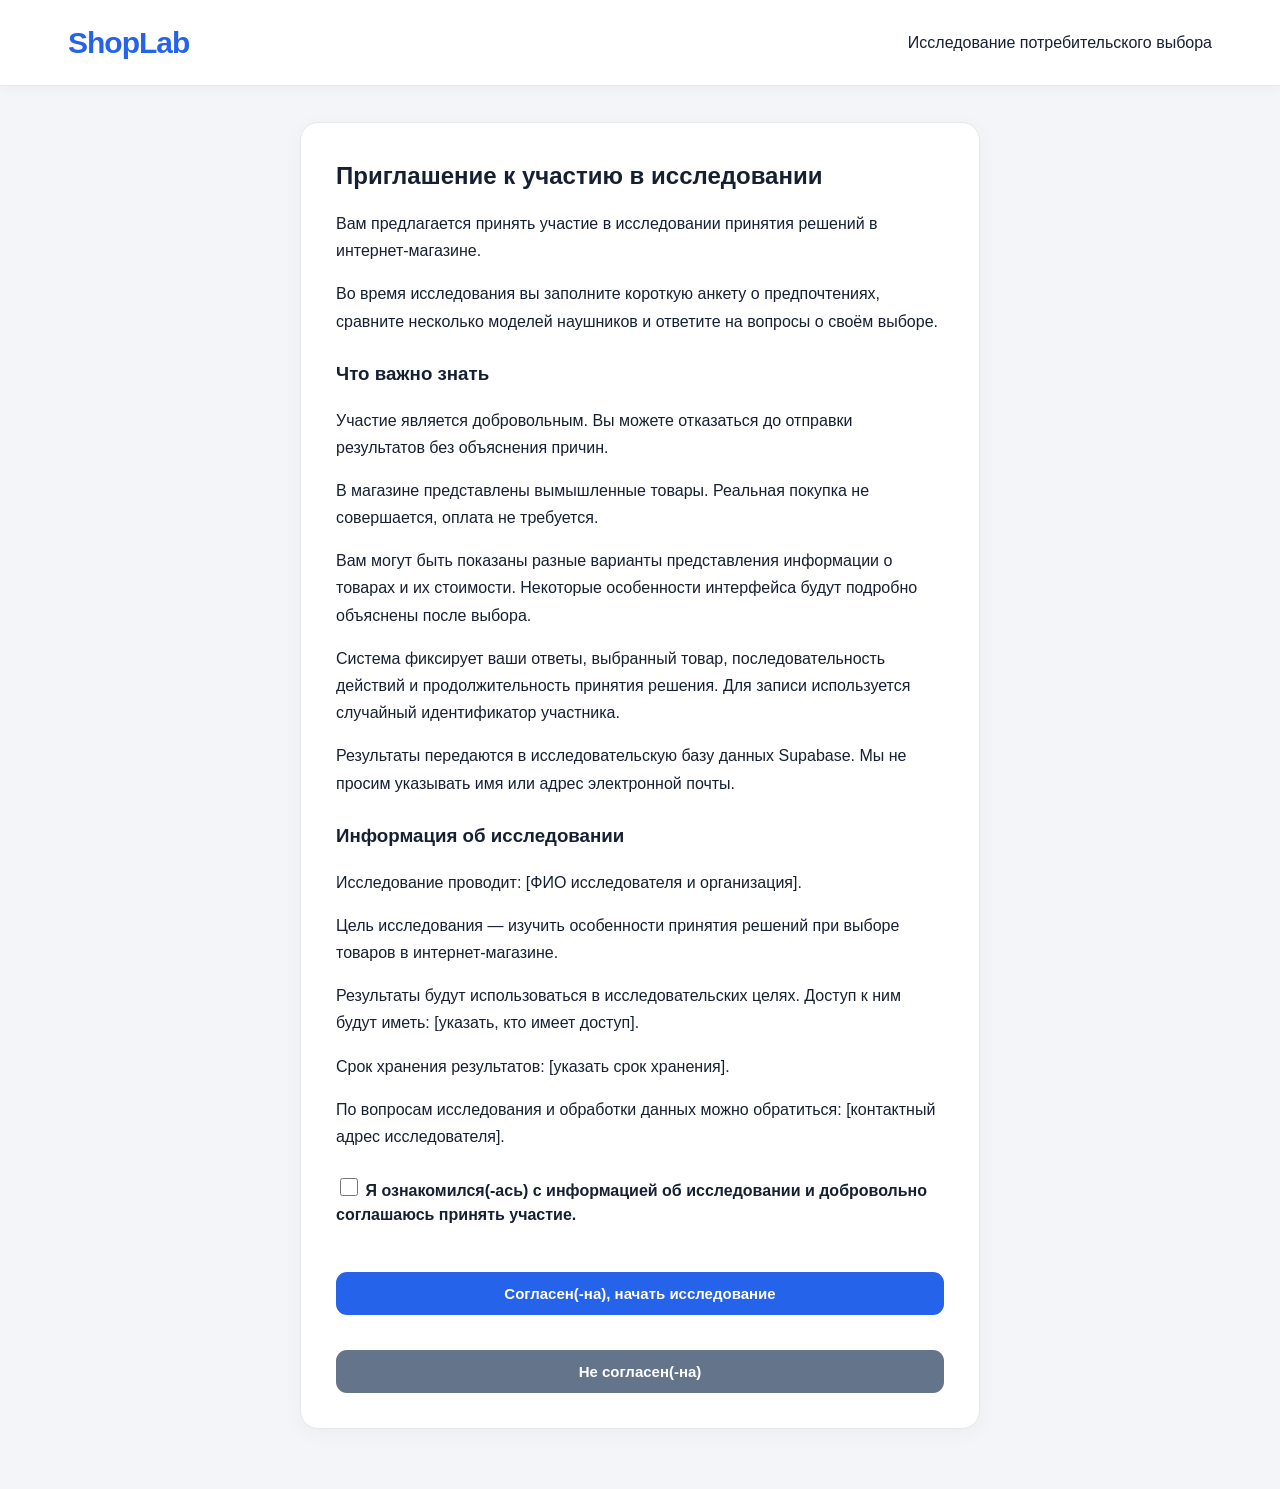
==== cart.html @ d0efd75c "Add files via upload" ====
<!DOCTYPE html>
<html lang="ru">
<head>
    <meta charset="UTF-8">
    <meta name="viewport"
          content="width=device-width, initial-scale=1.0">

    <title>ShopLab — Корзина</title>

    <link rel="stylesheet" href="style.css">

    <script src="tracking.js" defer></script>
    <script src="cart.js" defer></script>
</head>

<body>
<header class="header">
    <div class="header-inner">
        <h1>ShopLab</h1>
        <span>Экспериментальный магазин</span>
    </div>
</header>

<main class="container">
    <section class="questionnaire">
        <h2>Ваша корзина</h2>

        <p class="subtitle">
            Проверьте выбранный товар.
            Это имитация покупки — оплата не требуется.
        </p>

        <div id="cart-product"></div>

        <div id="cart-price-details"
             class="price-details"></div>

        <div class="cart-actions">
            <button id="confirm-cart"
                    type="button">
                Подтвердить выбор
            </button>

            <button id="change-product"
                    type="button"
                    class="secondary-button">
                Вернуться к товарам
            </button>

            <button id="remove-product"
                    type="button"
                    class="secondary-button">
                Удалить выбранный товар из корзины
            </button>
        </div>

        <p id="cart-message" class="hidden"></p>
    </section>
</main>
</body>
</html>
---- style.css ----
* {
    box-sizing: border-box;
}

body {
    margin: 0;
    font-family: Arial, sans-serif;
    background: #f5f6f8;
    color: #222;
}

.header {
    background: white;
    border-bottom: 1px solid #e5e7eb;
}

.header-inner {
    max-width: 1100px;
    margin: auto;
    padding: 18px 24px;
    display: flex;
    align-items: center;
    justify-content: space-between;
}

.header h1 {
    margin: 0;
    color: #2563eb;
}

.cart {
    font-size: 15px;
}

.container {
    max-width: 1100px;
    margin: 45px auto;
    padding: 0 24px;
}

.container h2 {
    margin-bottom: 8px;
}

.subtitle {
    color: #64748b;
    margin-bottom: 30px;
}

.products {
    display: grid;
    grid-template-columns: repeat(3, 1fr);
    gap: 22px;
}

.product-card {
    background: white;
    padding: 22px;
    border-radius: 12px;
    border: 1px solid #e5e7eb;
    display: flex;
    flex-direction: column;
}

.product-image {
    background: #f1f5f9;
    border-radius: 10px;
    height: 170px;
    display: flex;
    align-items: center;
    justify-content: center;
    font-size: 70px;
}

.product-card h3 {
    margin-bottom: 5px;
}

.product-card p {
    color: #64748b;
}

.product-card ul {
    padding-left: 18px;
    line-height: 1.9;
    font-size: 14px;
    flex-grow: 1;
}

.price {
    font-size: 26px;
    font-weight: bold;
    margin: 15px 0;
}

button {
    width: 100%;
    background: #2563eb;
    color: white;
    border: none;
    padding: 13px;
    border-radius: 8px;
    cursor: pointer;
    font-size: 15px;
}

button:hover {
    background: #1d4ed8;
}

.selection {
    background: white;
    margin-top: 25px;
    padding: 22px;
    border-radius: 12px;
}

.hidden {
    display: none;
}

@media (max-width: 750px) {
    .products {
        grid-template-columns: 1fr;
    }

    .header-inner {
        padding: 16px;
    }
}


/* Анкета предпочтений */

.questionnaire {
    background: white;
    max-width: 680px;
    margin: 0 auto;
    padding: 35px;
    border-radius: 12px;
    border: 1px solid #e5e7eb;
}

.questionnaire h2 {
    margin-top: 0;
}

.questionnaire h3 {
    margin-top: 35px;
}

.questionnaire label {
    display: block;
    font-weight: 600;
    margin-top: 24px;
    margin-bottom: 10px;
    line-height: 1.5;
}

.questionnaire input,
.questionnaire select {
    width: 100%;
    padding: 13px;
    border: 1px solid #cbd5e1;
    border-radius: 8px;
    font-size: 15px;
    background: white;
    color: #222;
}

.questionnaire .field {
    display: flex;
    align-items: center;
    gap: 12px;
}

.questionnaire .field span {
    font-weight: bold;
    font-size: 20px;
}

.questionnaire button {
    margin-top: 35px;
}

@media (max-width: 750px) {
    .questionnaire {
        padding: 22px;
    }
}

/* Экспериментальные условия */

.product-card {
    position: relative;
}

.product-card.highlighted {
    border: 3px solid #2563eb;
    box-shadow: 0 8px 24px rgba(37, 99, 235, 0.18);
}

.product-card.highlighted button {
    background: #ea580c;
    font-weight: bold;
}

.promo-label {
    background: #2563eb;
    color: white;
    border-radius: 6px;
    padding: 9px 12px;
    font-size: 13px;
    font-weight: bold;
    margin-bottom: 12px;
    text-align: center;
}

.price-note {
    font-size: 13px;
    color: #64748b;
    margin-bottom: 12px;
}

.price-details {
    background: #f8fafc;
    padding: 15px;
    border-radius: 8px;
    margin: 15px 0;
    line-height: 1.8;
}

.price-total {
    font-size: 20px;
    font-weight: bold;
}

.confirm-button {
    margin-top: 12px;
    background: #15803d;
}

.confirm-button:hover {
    background: #166534;
}

button:disabled {
    opacity: 0.6;
    cursor: not-allowed;
}


/* Информированное согласие */

.consent-option {
    display: flex;
    align-items: flex-start;
    gap: 12px;
    margin: 24px 0;
    line-height: 1.6;
    cursor: pointer;
}

.consent-option input {
    width: 18px;
    height: 18px;
    flex-shrink: 0;
    margin-top: 4px;
}

.secondary-button {
    margin-top: 12px;
    background: #64748b;
}

.secondary-button:hover {
    background: #475569;
}

.questionnaire h3 {
    margin-top: 25px;
}

.questionnaire p {
    line-height: 1.7;
}


/* Корзина ShopLab */

#cart-product {
    padding: 20px;
    margin: 20px 0;
    border: 1px solid #e2e8f0;
    border-radius: 12px;
    background: #ffffff;
}

#cart-product h3 {
    margin: 0 0 10px;
}

#cart-product p {
    color: #64748b;
}

#cart-price-details {
    padding: 20px;
    border-radius: 12px;
    background: #f8fafc;
}

#cart-price-details > div {
    margin-bottom: 12px;
}

#cart-price-details .price-total {
    margin-top: 18px;
    padding-top: 16px;
    border-top: 1px solid #cbd5e1;
    font-size: 22px;
    font-weight: 700;
}

.cart-actions {
    display: flex;
    flex-direction: column;
    gap: 12px;
    margin-top: 24px;
}

.cart-actions button {
    width: 100%;
}

@media (min-width: 700px) {
    .cart-actions {
        max-width: 400px;
    }
}


.cart-link {
    color: inherit;
    text-decoration: none;
    font-weight: 600;
    padding: 10px 14px;
    border-radius: 10px;
}

.cart-link:hover {
    background: rgba(120, 120, 120, 0.12);
}

.cart-item {
    padding: 16px;
    margin-bottom: 12px;
    border: 1px solid #dbe2ea;
    border-radius: 12px;
    background: #ffffff;
}

.cart-item input[type="radio"] {
    margin-right: 10px;
    accent-color: #2563eb;
}

.cart-item label {
    font-weight: 600;
    cursor: pointer;
}

.cart-item p {
    margin: 10px 0 0 26px;
    color: #475569;
    line-height: 1.5;
}

.cart-item:has(input:checked) {
    border-color: #2563eb;
    background: #eff6ff;
}


/* =========================================
   ShopLab 2.3 — оформление маркетплейса
   ========================================= */

:root {
    --shop-blue: #2563eb;
    --shop-blue-dark: #1d4ed8;
    --shop-bg: #f3f5f9;
    --shop-border: #e2e8f0;
    --shop-text: #172033;
    --shop-muted: #64748b;
}

/* Общий вид */

body {
    background: var(--shop-bg);
    color: var(--shop-text);
    font-family: Arial, Helvetica, sans-serif;
    line-height: 1.5;
}

.header {
    background: #ffffff;
    border-bottom: 1px solid var(--shop-border);
    box-shadow: 0 2px 12px rgba(15, 23, 42, 0.04);
}

.header-inner {
    max-width: 1200px;
    padding: 20px 28px;
    gap: 20px;
}

.header h1 {
    color: var(--shop-blue);
    font-size: 30px;
    letter-spacing: -1px;
    font-weight: 800;
}

.container {
    max-width: 1200px;
    margin: 36px auto 60px;
    padding: 0 28px;
}

.container > h2 {
    font-size: 30px;
    letter-spacing: -0.6px;
    margin-top: 0;
}

.subtitle {
    color: var(--shop-muted);
    font-size: 15px;
    line-height: 1.6;
}

/* Ссылка на корзину */

.cart-link {
    display: inline-flex;
    align-items: center;
    justify-content: center;
    gap: 5px;
    background: #eff6ff;
    color: var(--shop-blue);
    border: 1px solid #dbeafe;
    border-radius: 12px;
    padding: 12px 18px;
    font-size: 15px;
    font-weight: 700;
    white-space: nowrap;
    transition: background 0.2s;
}

.cart-link:hover {
    background: #dbeafe;
}

/* Каталог */

.products {
    grid-template-columns: repeat(3, minmax(0, 1fr));
    gap: 20px;
    align-items: stretch;
}

.product-card {
    background: #ffffff;
    padding: 18px;
    border: 1px solid var(--shop-border);
    border-radius: 18px;
    box-shadow: 0 4px 14px rgba(15, 23, 42, 0.035);
    transition:
        box-shadow 0.2s ease,
        transform 0.2s ease;
    min-width: 0;
}

.product-card:hover {
    transform: translateY(-3px);
    box-shadow: 0 10px 26px rgba(15, 23, 42, 0.09);
}

.product-image {
    height: 195px;
    background: #f7f9fc;
    border-radius: 14px;
    font-size: 78px;
    margin-bottom: 14px;
    overflow: hidden;
}

.product-card h3 {
    font-size: 19px;
    line-height: 1.35;
    margin: 8px 0;
}

.product-card p {
    color: var(--shop-muted);
    font-size: 14px;
}

.product-card ul {
    padding-left: 19px;
    line-height: 1.75;
    font-size: 13px;
    margin: 14px 0;
}

.product-card li {
    margin-bottom: 3px;
}

.price {
    color: #111827;
    font-size: 28px;
    font-weight: 800;
    letter-spacing: -0.7px;
    margin-top: auto;
    padding-top: 12px;
    margin-bottom: 12px;
}

.price-note {
    font-size: 12px;
    color: var(--shop-muted);
}

/* Кнопки */

button {
    background: var(--shop-blue);
    border-radius: 11px;
    padding: 13px 16px;
    font-weight: 700;
    transition: background 0.2s;
}

button:hover:not(:disabled) {
    background: var(--shop-blue-dark);
}

button:focus-visible,
a:focus-visible,
input:focus-visible {
    outline: 3px solid #93c5fd;
    outline-offset: 3px;
}

/* Выделение в экспериментальных группах.
   Эти правила действуют только там,
   где JavaScript добавляет .highlighted. */

.product-card.highlighted {
    border: 3px solid var(--shop-blue);
    box-shadow: 0 10px 28px rgba(37, 99, 235, 0.2);
}

.product-card.highlighted button {
    background: #ea580c;
}

.product-card.highlighted button:hover:not(:disabled) {
    background: #c2410c;
}

.promo-label {
    border-radius: 9px;
    font-size: 13px;
}

/* Корзина */

#cart-product {
    border: none;
    background: transparent;
    padding: 0;
}

.cart-item {
    background: #ffffff;
    border: 1px solid var(--shop-border);
    border-radius: 14px;
    padding: 20px;
    margin-bottom: 14px;
    transition:
        border-color 0.2s,
        background 0.2s;
}

.cart-item label {
    font-size: 17px;
    font-weight: 700;
}

.cart-item input[type="radio"] {
    width: 18px;
    height: 18px;
    vertical-align: middle;
    accent-color: var(--shop-blue);
}

.cart-item p {
    color: #475569;
    font-size: 14px;
    margin-top: 12px;
    margin-left: 29px;
}

.cart-item:has(input:checked) {
    background: #eff6ff;
    border-color: var(--shop-blue);
    box-shadow: 0 0 0 1px var(--shop-blue);
}

#cart-price-details {
    background: #f8fafc;
    border: 1px solid var(--shop-border);
    border-radius: 14px;
    padding: 20px;
}

#cart-price-details .price-total {
    color: #111827;
    font-size: 24px;
}

.cart-actions {
    max-width: none;
}

.cart-actions .secondary-button {
    background: #e2e8f0;
    color: #334155;
}

.cart-actions .secondary-button:hover {
    background: #cbd5e1;
}

/* Анкеты и согласие */

.questionnaire {
    border-radius: 18px;
    box-shadow: 0 5px 22px rgba(15, 23, 42, 0.035);
}

/* Адаптивность */

@media (max-width: 950px) {
    .products {
        grid-template-columns: repeat(2, minmax(0, 1fr));
    }
}

@media (max-width: 650px) {
    .header-inner {
        padding: 15px 18px;
    }

    .header h1 {
        font-size: 24px;
    }

    .cart-link {
        padding: 10px 12px;
        font-size: 13px;
    }

    .container {
        padding: 0 16px;
        margin-top: 25px;
    }

    .container > h2 {
        font-size: 25px;
    }

    .products {
        grid-template-columns: 1fr;
        gap: 16px;
    }

    .product-card {
        padding: 16px;
    }

    .product-image {
        height: 180px;
    }

    .questionnaire {
        padding: 22px 18px;
    }

    .cart-item {
        padding: 16px;
    }
}

@media (prefers-reduced-motion: reduce) {
    .product-card,
    .cart-item,
    button,
    .cart-link {
        transition: none;
    }

    .product-card:hover {
        transform: none;
    }
}


/* Фотографии товаров ShopLab */

.product-image {
    width: 100%;
    height: 195px;
    background: #f7f9fc;
    display: flex;
    justify-content: center;
    align-items: center;
    overflow: hidden;
}

.product-image img {
    display: block;
    width: 100%;
    height: 100%;
    object-fit: contain;
}

@media (max-width: 650px) {
    .product-image {
        height: 180px;
    }
}


/* ShopLab — фотографии в корзине */

.cart-item {
    display: grid;
    grid-template-columns: 24px 100px minmax(0, 1fr);
    column-gap: 16px;
    row-gap: 8px;
    align-items: center;
}

.cart-item input[type="radio"] {
    grid-column: 1;
    grid-row: 1 / 3;
    width: 20px;
    height: 20px;
    margin: 0;
}

.cart-product-image {
    grid-column: 2;
    grid-row: 1 / 3;
    width: 100px;
    height: 100px;
    object-fit: contain;
    border-radius: 12px;
    background: #f7f9fc;
}

.cart-item label {
    grid-column: 3;
    grid-row: 1;
    margin: 0;
    font-size: 17px;
}

.cart-item p {
    grid-column: 3;
    grid-row: 2;
    margin: 0;
    line-height: 1.6;
    overflow-wrap: anywhere;
}

@media (max-width: 500px) {
    .cart-item {
        grid-template-columns: 22px 75px minmax(0, 1fr);
        column-gap: 10px;
    }

    .cart-product-image {
        width: 75px;
        height: 75px;
    }

    .cart-item label {
        font-size: 15px;
    }

    .cart-item p {
        font-size: 12px;
    }
}
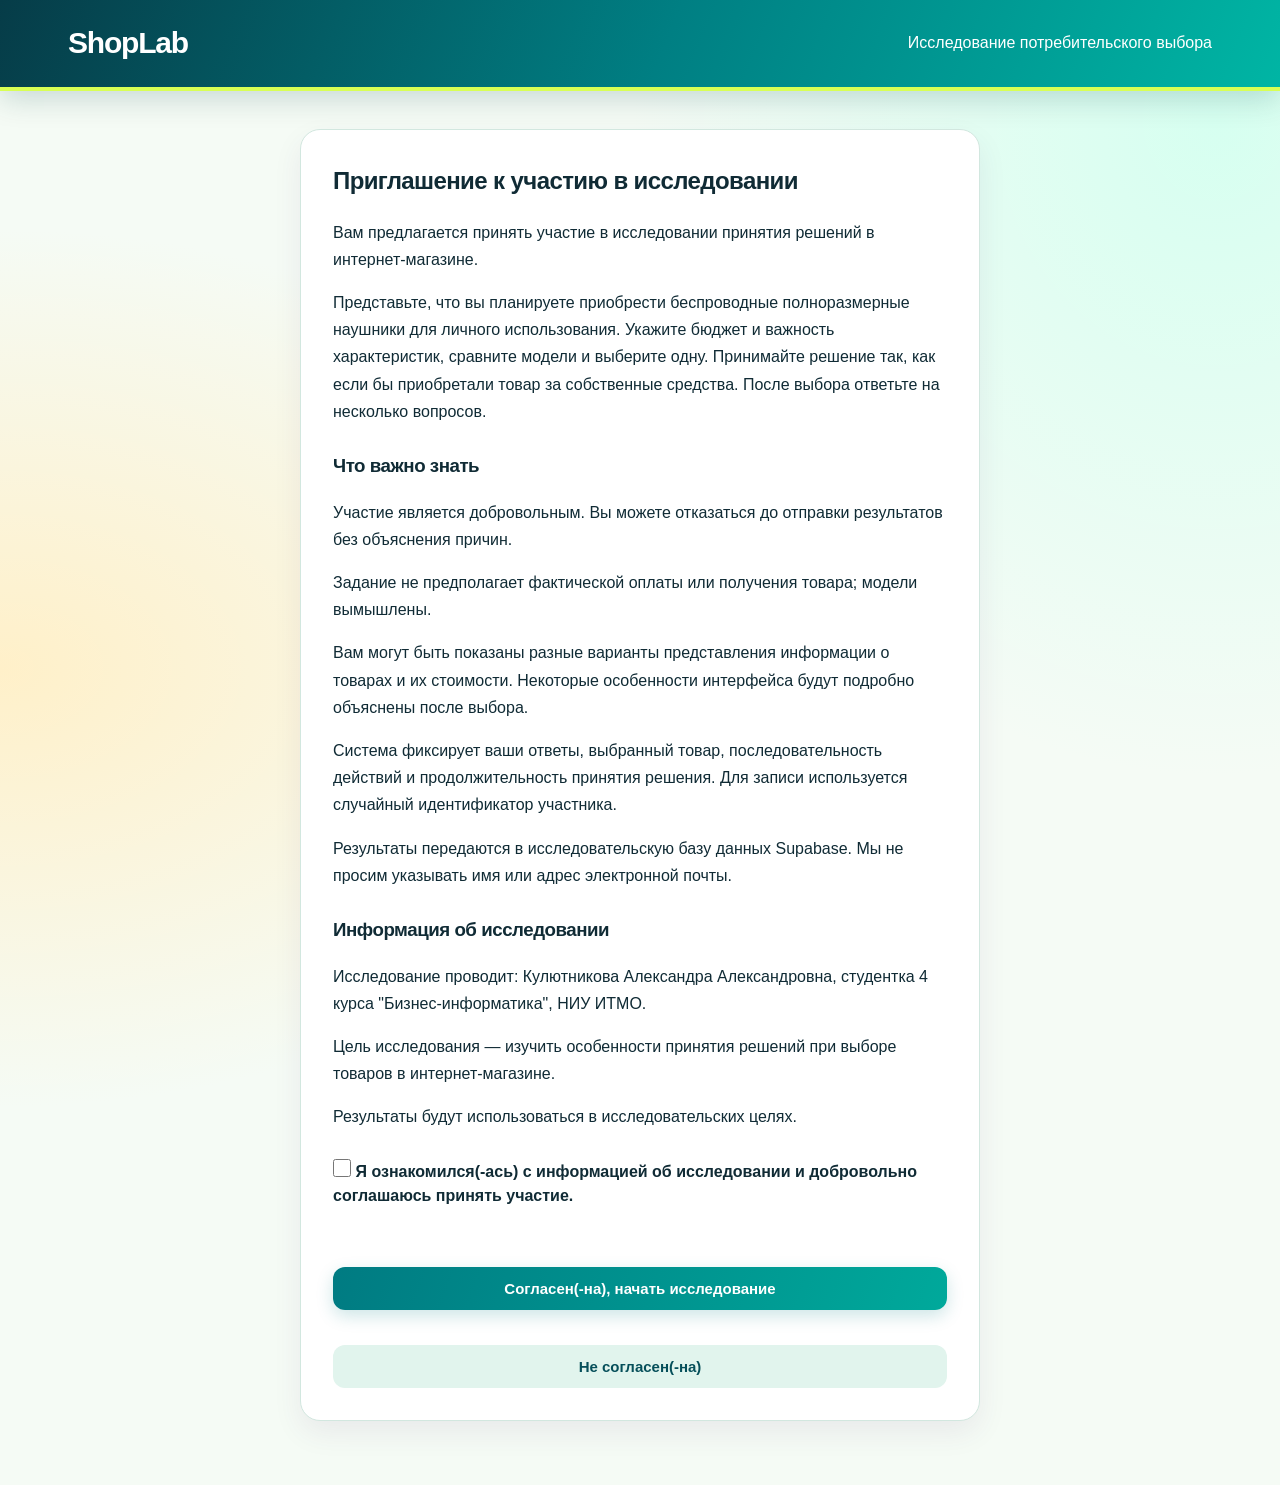
==== commit 17c37499: "Add files via upload" ====
--- a/cart.html
+++ b/cart.html
@@ -1,62 +1,64 @@
-
-<!DOCTYPE html>
-<html lang="ru">
-<head>
-    <meta charset="UTF-8">
-    <meta name="viewport"
-          content="width=device-width, initial-scale=1.0">
-
-    <title>ShopLab — Корзина</title>
-
-    <link rel="stylesheet" href="style.css">
-
-    <script src="tracking.js" defer></script>
-    <script src="cart.js" defer></script>
-</head>
-
-<body>
-<header class="header">
-    <div class="header-inner">
-        <h1>ShopLab</h1>
-        <span>Экспериментальный магазин</span>
-    </div>
-</header>
-
-<main class="container">
-    <section class="questionnaire">
-        <h2>Ваша корзина</h2>
-
-        <p class="subtitle">
-            Проверьте выбранный товар.
-            Это имитация покупки — оплата не требуется.
-        </p>
-
-        <div id="cart-product"></div>
-
-        <div id="cart-price-details"
-             class="price-details"></div>
-
-        <div class="cart-actions">
-            <button id="confirm-cart"
-                    type="button">
-                Подтвердить выбор
-            </button>
-
-            <button id="change-product"
-                    type="button"
-                    class="secondary-button">
-                Вернуться к товарам
-            </button>
-
-            <button id="remove-product"
-                    type="button"
-                    class="secondary-button">
-                Удалить выбранный товар из корзины
-            </button>
-        </div>
-
-        <p id="cart-message" class="hidden"></p>
-    </section>
-</main>
-</body>
-</html>
+
+<!DOCTYPE html>
+<html lang="ru">
+<head>
+    <meta charset="UTF-8">
+    <meta name="viewport"
+          content="width=device-width, initial-scale=1.0">
+
+    <title>ShopLab — Корзина</title>
+
+    <link rel="stylesheet" href="style.css">
+
+    <script src="tracking.js" defer></script>
+    <script src="products.js" defer></script>
+    <script src="pricing.js" defer></script>
+    <script src="cart.js" defer></script>
+</head>
+
+<body>
+<header class="header">
+    <div class="header-inner">
+        <h1>ShopLab</h1>
+        <span>Экспериментальный магазин</span>
+    </div>
+</header>
+
+<main class="container">
+    <section class="questionnaire">
+        <h2>Ваша корзина</h2>
+
+        <p class="subtitle">
+            Проверьте выбранный товар.
+            Это имитация покупки — оплата не требуется.
+        </p>
+
+        <div id="cart-product"></div>
+
+        <div id="cart-price-details"
+             class="price-details"></div>
+
+        <div class="cart-actions">
+            <button id="confirm-cart"
+                    type="button">
+                Подтвердить выбор
+            </button>
+
+            <button id="change-product"
+                    type="button"
+                    class="secondary-button">
+                Вернуться к товарам
+            </button>
+
+            <button id="remove-product"
+                    type="button"
+                    class="secondary-button">
+                Удалить выбранный товар из корзины
+            </button>
+        </div>
+
+        <p id="cart-message" class="hidden"></p>
+    </section>
+</main>
+</body>
+</html>
--- a/style.css
+++ b/style.css
@@ -1,811 +1,255 @@
-
-* {
-    box-sizing: border-box;
-}
-
-body {
-    margin: 0;
-    font-family: Arial, sans-serif;
-    background: #f5f6f8;
-    color: #222;
-}
-
-.header {
-    background: white;
-    border-bottom: 1px solid #e5e7eb;
-}
-
-.header-inner {
-    max-width: 1100px;
-    margin: auto;
-    padding: 18px 24px;
-    display: flex;
-    align-items: center;
-    justify-content: space-between;
-}
-
-.header h1 {
-    margin: 0;
-    color: #2563eb;
-}
-
-.cart {
-    font-size: 15px;
-}
-
-.container {
-    max-width: 1100px;
-    margin: 45px auto;
-    padding: 0 24px;
-}
-
-.container h2 {
-    margin-bottom: 8px;
-}
-
-.subtitle {
-    color: #64748b;
-    margin-bottom: 30px;
-}
-
-.products {
-    display: grid;
-    grid-template-columns: repeat(3, 1fr);
-    gap: 22px;
-}
-
-.product-card {
-    background: white;
-    padding: 22px;
-    border-radius: 12px;
-    border: 1px solid #e5e7eb;
-    display: flex;
-    flex-direction: column;
-}
-
-.product-image {
-    background: #f1f5f9;
-    border-radius: 10px;
-    height: 170px;
-    display: flex;
-    align-items: center;
-    justify-content: center;
-    font-size: 70px;
-}
-
-.product-card h3 {
-    margin-bottom: 5px;
-}
-
-.product-card p {
-    color: #64748b;
-}
-
-.product-card ul {
-    padding-left: 18px;
-    line-height: 1.9;
-    font-size: 14px;
-    flex-grow: 1;
-}
-
-.price {
-    font-size: 26px;
-    font-weight: bold;
-    margin: 15px 0;
-}
-
-button {
-    width: 100%;
-    background: #2563eb;
-    color: white;
-    border: none;
-    padding: 13px;
-    border-radius: 8px;
-    cursor: pointer;
-    font-size: 15px;
-}
-
-button:hover {
-    background: #1d4ed8;
-}
-
-.selection {
-    background: white;
-    margin-top: 25px;
-    padding: 22px;
-    border-radius: 12px;
-}
-
-.hidden {
-    display: none;
-}
-
-@media (max-width: 750px) {
-    .products {
-        grid-template-columns: 1fr;
-    }
-
-    .header-inner {
-        padding: 16px;
-    }
-}
-
-
-/* Анкета предпочтений */
-
-.questionnaire {
-    background: white;
-    max-width: 680px;
-    margin: 0 auto;
-    padding: 35px;
-    border-radius: 12px;
-    border: 1px solid #e5e7eb;
-}
-
-.questionnaire h2 {
-    margin-top: 0;
-}
-
-.questionnaire h3 {
-    margin-top: 35px;
-}
-
-.questionnaire label {
-    display: block;
-    font-weight: 600;
-    margin-top: 24px;
-    margin-bottom: 10px;
-    line-height: 1.5;
-}
-
-.questionnaire input,
-.questionnaire select {
-    width: 100%;
-    padding: 13px;
-    border: 1px solid #cbd5e1;
-    border-radius: 8px;
-    font-size: 15px;
-    background: white;
-    color: #222;
-}
-
-.questionnaire .field {
-    display: flex;
-    align-items: center;
-    gap: 12px;
-}
-
-.questionnaire .field span {
-    font-weight: bold;
-    font-size: 20px;
-}
-
-.questionnaire button {
-    margin-top: 35px;
-}
-
-@media (max-width: 750px) {
-    .questionnaire {
-        padding: 22px;
-    }
-}
-
-/* Экспериментальные условия */
-
-.product-card {
-    position: relative;
-}
-
-.product-card.highlighted {
-    border: 3px solid #2563eb;
-    box-shadow: 0 8px 24px rgba(37, 99, 235, 0.18);
-}
-
-.product-card.highlighted button {
-    background: #ea580c;
-    font-weight: bold;
-}
-
-.promo-label {
-    background: #2563eb;
-    color: white;
-    border-radius: 6px;
-    padding: 9px 12px;
-    font-size: 13px;
-    font-weight: bold;
-    margin-bottom: 12px;
-    text-align: center;
-}
-
-.price-note {
-    font-size: 13px;
-    color: #64748b;
-    margin-bottom: 12px;
-}
-
-.price-details {
-    background: #f8fafc;
-    padding: 15px;
-    border-radius: 8px;
-    margin: 15px 0;
-    line-height: 1.8;
-}
-
-.price-total {
-    font-size: 20px;
-    font-weight: bold;
-}
-
-.confirm-button {
-    margin-top: 12px;
-    background: #15803d;
-}
-
-.confirm-button:hover {
-    background: #166534;
-}
-
-button:disabled {
-    opacity: 0.6;
-    cursor: not-allowed;
-}
-
-
-/* Информированное согласие */
-
-.consent-option {
-    display: flex;
-    align-items: flex-start;
-    gap: 12px;
-    margin: 24px 0;
-    line-height: 1.6;
-    cursor: pointer;
-}
-
-.consent-option input {
-    width: 18px;
-    height: 18px;
-    flex-shrink: 0;
-    margin-top: 4px;
-}
-
-.secondary-button {
-    margin-top: 12px;
-    background: #64748b;
-}
-
-.secondary-button:hover {
-    background: #475569;
-}
-
-.questionnaire h3 {
-    margin-top: 25px;
-}
-
-.questionnaire p {
-    line-height: 1.7;
-}
-
-
-/* Корзина ShopLab */
-
-#cart-product {
-    padding: 20px;
-    margin: 20px 0;
-    border: 1px solid #e2e8f0;
-    border-radius: 12px;
-    background: #ffffff;
-}
-
-#cart-product h3 {
-    margin: 0 0 10px;
-}
-
-#cart-product p {
-    color: #64748b;
-}
-
-#cart-price-details {
-    padding: 20px;
-    border-radius: 12px;
-    background: #f8fafc;
-}
-
-#cart-price-details > div {
-    margin-bottom: 12px;
-}
-
-#cart-price-details .price-total {
-    margin-top: 18px;
-    padding-top: 16px;
-    border-top: 1px solid #cbd5e1;
-    font-size: 22px;
-    font-weight: 700;
-}
-
-.cart-actions {
-    display: flex;
-    flex-direction: column;
-    gap: 12px;
-    margin-top: 24px;
-}
-
-.cart-actions button {
-    width: 100%;
-}
-
-@media (min-width: 700px) {
-    .cart-actions {
-        max-width: 400px;
-    }
-}
-
-
-.cart-link {
-    color: inherit;
-    text-decoration: none;
-    font-weight: 600;
-    padding: 10px 14px;
-    border-radius: 10px;
-}
-
-.cart-link:hover {
-    background: rgba(120, 120, 120, 0.12);
-}
-
-.cart-item {
-    padding: 16px;
-    margin-bottom: 12px;
-    border: 1px solid #dbe2ea;
-    border-radius: 12px;
-    background: #ffffff;
-}
-
-.cart-item input[type="radio"] {
-    margin-right: 10px;
-    accent-color: #2563eb;
-}
-
-.cart-item label {
-    font-weight: 600;
-    cursor: pointer;
-}
-
-.cart-item p {
-    margin: 10px 0 0 26px;
-    color: #475569;
-    line-height: 1.5;
-}
-
-.cart-item:has(input:checked) {
-    border-color: #2563eb;
-    background: #eff6ff;
-}
-
-
-/* =========================================
-   ShopLab 2.3 — оформление маркетплейса
-   ========================================= */
-
-:root {
-    --shop-blue: #2563eb;
-    --shop-blue-dark: #1d4ed8;
-    --shop-bg: #f3f5f9;
-    --shop-border: #e2e8f0;
-    --shop-text: #172033;
-    --shop-muted: #64748b;
-}
-
-/* Общий вид */
-
-body {
-    background: var(--shop-bg);
-    color: var(--shop-text);
-    font-family: Arial, Helvetica, sans-serif;
-    line-height: 1.5;
-}
-
-.header {
-    background: #ffffff;
-    border-bottom: 1px solid var(--shop-border);
-    box-shadow: 0 2px 12px rgba(15, 23, 42, 0.04);
-}
-
-.header-inner {
-    max-width: 1200px;
-    padding: 20px 28px;
-    gap: 20px;
-}
-
-.header h1 {
-    color: var(--shop-blue);
-    font-size: 30px;
-    letter-spacing: -1px;
-    font-weight: 800;
-}
-
-.container {
-    max-width: 1200px;
-    margin: 36px auto 60px;
-    padding: 0 28px;
-}
-
-.container > h2 {
-    font-size: 30px;
-    letter-spacing: -0.6px;
-    margin-top: 0;
-}
-
-.subtitle {
-    color: var(--shop-muted);
-    font-size: 15px;
-    line-height: 1.6;
-}
-
-/* Ссылка на корзину */
-
-.cart-link {
-    display: inline-flex;
-    align-items: center;
-    justify-content: center;
-    gap: 5px;
-    background: #eff6ff;
-    color: var(--shop-blue);
-    border: 1px solid #dbeafe;
-    border-radius: 12px;
-    padding: 12px 18px;
-    font-size: 15px;
-    font-weight: 700;
-    white-space: nowrap;
-    transition: background 0.2s;
-}
-
-.cart-link:hover {
-    background: #dbeafe;
-}
-
-/* Каталог */
-
-.products {
-    grid-template-columns: repeat(3, minmax(0, 1fr));
-    gap: 20px;
-    align-items: stretch;
-}
-
-.product-card {
-    background: #ffffff;
-    padding: 18px;
-    border: 1px solid var(--shop-border);
-    border-radius: 18px;
-    box-shadow: 0 4px 14px rgba(15, 23, 42, 0.035);
-    transition:
-        box-shadow 0.2s ease,
-        transform 0.2s ease;
-    min-width: 0;
-}
-
-.product-card:hover {
-    transform: translateY(-3px);
-    box-shadow: 0 10px 26px rgba(15, 23, 42, 0.09);
-}
-
-.product-image {
-    height: 195px;
-    background: #f7f9fc;
-    border-radius: 14px;
-    font-size: 78px;
-    margin-bottom: 14px;
-    overflow: hidden;
-}
-
-.product-card h3 {
-    font-size: 19px;
-    line-height: 1.35;
-    margin: 8px 0;
-}
-
-.product-card p {
-    color: var(--shop-muted);
-    font-size: 14px;
-}
-
-.product-card ul {
-    padding-left: 19px;
-    line-height: 1.75;
-    font-size: 13px;
-    margin: 14px 0;
-}
-
-.product-card li {
-    margin-bottom: 3px;
-}
-
-.price {
-    color: #111827;
-    font-size: 28px;
-    font-weight: 800;
-    letter-spacing: -0.7px;
-    margin-top: auto;
-    padding-top: 12px;
-    margin-bottom: 12px;
-}
-
-.price-note {
-    font-size: 12px;
-    color: var(--shop-muted);
-}
-
-/* Кнопки */
-
-button {
-    background: var(--shop-blue);
-    border-radius: 11px;
-    padding: 13px 16px;
-    font-weight: 700;
-    transition: background 0.2s;
-}
-
-button:hover:not(:disabled) {
-    background: var(--shop-blue-dark);
-}
-
-button:focus-visible,
-a:focus-visible,
-input:focus-visible {
-    outline: 3px solid #93c5fd;
-    outline-offset: 3px;
-}
-
-/* Выделение в экспериментальных группах.
-   Эти правила действуют только там,
-   где JavaScript добавляет .highlighted. */
-
-.product-card.highlighted {
-    border: 3px solid var(--shop-blue);
-    box-shadow: 0 10px 28px rgba(37, 99, 235, 0.2);
-}
-
-.product-card.highlighted button {
-    background: #ea580c;
-}
-
-.product-card.highlighted button:hover:not(:disabled) {
-    background: #c2410c;
-}
-
-.promo-label {
-    border-radius: 9px;
-    font-size: 13px;
-}
-
-/* Корзина */
-
-#cart-product {
-    border: none;
-    background: transparent;
-    padding: 0;
-}
-
-.cart-item {
-    background: #ffffff;
-    border: 1px solid var(--shop-border);
-    border-radius: 14px;
-    padding: 20px;
-    margin-bottom: 14px;
-    transition:
-        border-color 0.2s,
-        background 0.2s;
-}
-
-.cart-item label {
-    font-size: 17px;
-    font-weight: 700;
-}
-
-.cart-item input[type="radio"] {
-    width: 18px;
-    height: 18px;
-    vertical-align: middle;
-    accent-color: var(--shop-blue);
-}
-
-.cart-item p {
-    color: #475569;
-    font-size: 14px;
-    margin-top: 12px;
-    margin-left: 29px;
-}
-
-.cart-item:has(input:checked) {
-    background: #eff6ff;
-    border-color: var(--shop-blue);
-    box-shadow: 0 0 0 1px var(--shop-blue);
-}
-
-#cart-price-details {
-    background: #f8fafc;
-    border: 1px solid var(--shop-border);
-    border-radius: 14px;
-    padding: 20px;
-}
-
-#cart-price-details .price-total {
-    color: #111827;
-    font-size: 24px;
-}
-
-.cart-actions {
-    max-width: none;
-}
-
-.cart-actions .secondary-button {
-    background: #e2e8f0;
-    color: #334155;
-}
-
-.cart-actions .secondary-button:hover {
-    background: #cbd5e1;
-}
-
-/* Анкеты и согласие */
-
-.questionnaire {
-    border-radius: 18px;
-    box-shadow: 0 5px 22px rgba(15, 23, 42, 0.035);
-}
-
-/* Адаптивность */
-
-@media (max-width: 950px) {
-    .products {
-        grid-template-columns: repeat(2, minmax(0, 1fr));
-    }
-}
-
-@media (max-width: 650px) {
-    .header-inner {
-        padding: 15px 18px;
-    }
-
-    .header h1 {
-        font-size: 24px;
-    }
-
-    .cart-link {
-        padding: 10px 12px;
-        font-size: 13px;
-    }
-
-    .container {
-        padding: 0 16px;
-        margin-top: 25px;
-    }
-
-    .container > h2 {
-        font-size: 25px;
-    }
-
-    .products {
-        grid-template-columns: 1fr;
-        gap: 16px;
-    }
-
-    .product-card {
-        padding: 16px;
-    }
-
-    .product-image {
-        height: 180px;
-    }
-
-    .questionnaire {
-        padding: 22px 18px;
-    }
-
-    .cart-item {
-        padding: 16px;
-    }
-}
-
-@media (prefers-reduced-motion: reduce) {
-    .product-card,
-    .cart-item,
-    button,
-    .cart-link {
-        transition: none;
-    }
-
-    .product-card:hover {
-        transform: none;
-    }
-}
-
-
-/* Фотографии товаров ShopLab */
-
-.product-image {
-    width: 100%;
-    height: 195px;
-    background: #f7f9fc;
-    display: flex;
-    justify-content: center;
-    align-items: center;
-    overflow: hidden;
-}
-
-.product-image img {
-    display: block;
-    width: 100%;
-    height: 100%;
-    object-fit: contain;
-}
-
-@media (max-width: 650px) {
-    .product-image {
-        height: 180px;
-    }
-}
-
-
-/* ShopLab — фотографии в корзине */
-
-.cart-item {
-    display: grid;
-    grid-template-columns: 24px 100px minmax(0, 1fr);
-    column-gap: 16px;
-    row-gap: 8px;
-    align-items: center;
-}
-
-.cart-item input[type="radio"] {
-    grid-column: 1;
-    grid-row: 1 / 3;
-    width: 20px;
-    height: 20px;
-    margin: 0;
-}
-
-.cart-product-image {
-    grid-column: 2;
-    grid-row: 1 / 3;
-    width: 100px;
-    height: 100px;
-    object-fit: contain;
-    border-radius: 12px;
-    background: #f7f9fc;
-}
-
-.cart-item label {
-    grid-column: 3;
-    grid-row: 1;
-    margin: 0;
-    font-size: 17px;
-}
-
-.cart-item p {
-    grid-column: 3;
-    grid-row: 2;
-    margin: 0;
-    line-height: 1.6;
-    overflow-wrap: anywhere;
-}
-
-@media (max-width: 500px) {
-    .cart-item {
-        grid-template-columns: 22px 75px minmax(0, 1fr);
-        column-gap: 10px;
-    }
-
-    .cart-product-image {
-        width: 75px;
-        height: 75px;
-    }
-
-    .cart-item label {
-        font-size: 15px;
-    }
-
-    .cart-item p {
-        font-size: 12px;
-    }
-}
+/* ShopLab — Electric teal / citrus theme, consolidated stylesheet */
+:root {
+  --ink: #102b35;
+  --muted: #506774;
+  --teal: #007f83;
+  --teal-deep: #064f5a;
+  --coral: #ff673b;
+  --orange: #f6a51a;
+  --yellow: #d8ff54;
+  --paper: #f5fbf5;
+  --line: #d2e7df;
+  --shop-blue: var(--teal);
+  --shop-blue-dark: var(--teal-deep);
+  --shop-bg: var(--paper);
+  --shop-border: var(--line);
+  --shop-text: var(--ink);
+  --shop-muted: var(--muted);
+}
+* { box-sizing: border-box; }
+html { scroll-behavior: smooth; }
+body {
+  margin: 0;
+  font-family: "Segoe UI", Arial, sans-serif;
+  line-height: 1.55;
+  color: var(--ink);
+  background: radial-gradient(ellipse at 95% 8%, #d6fff0 0%, transparent 34%),
+              radial-gradient(ellipse at 0% 45%, #fff0c9 0%, transparent 38%),
+              var(--paper);
+}
+h1, h2, h3 { color: var(--ink); letter-spacing: -.025em; }
+a { color: var(--teal); }
+a:hover { color: var(--coral); }
+.header {
+  color: #fff;
+  background: linear-gradient(112deg, #063c48 0%, #007f83 52%, #00b5a4 100%);
+  border-bottom: 4px solid var(--yellow);
+  box-shadow: 0 8px 28px rgba(3, 68, 73, .19);
+}
+.header-inner {
+  max-width: 1200px;
+  margin: auto;
+  padding: 20px 28px;
+  display: flex;
+  align-items: center;
+  justify-content: space-between;
+  gap: 20px;
+}
+.header h1 { margin: 0; color: #fff; font-size: 30px; font-weight: 850; letter-spacing: -.04em; }
+.header a:not(.cart-link) { color: #fff; }
+.cart { font-size: 15px; }
+.cart-link {
+  display: inline-flex;
+  align-items: center;
+  justify-content: center;
+  gap: 6px;
+  padding: 11px 17px;
+  border-radius: 12px;
+  border: 1px solid rgba(255,255,255,.65);
+  background: var(--yellow);
+  color: #102b35;
+  text-decoration: none;
+  font-size: 15px;
+  font-weight: 750;
+  white-space: nowrap;
+  transition: background .2s ease, transform .2s ease;
+}
+.cart-link:hover { background: #ffffff; color: var(--teal-deep); transform: translateY(-2px); }
+.container { max-width: 1200px; margin: 38px auto 64px; padding: 0 28px; }
+.container > h2 { font-size: clamp(25px, 3vw, 34px); margin: 0 0 10px; font-weight: 850; }
+.subtitle { color: var(--muted); font-size: 15px; line-height: 1.65; margin-bottom: 30px; }
+.products { display: grid; grid-template-columns: repeat(3, minmax(0,1fr)); gap: 22px; align-items: stretch; }
+.product-card {
+  position: relative;
+  min-width: 0;
+  display: flex;
+  flex-direction: column;
+  padding: 20px;
+  background: #fff;
+  border: 2px solid var(--line);
+  border-radius: 23px;
+  box-shadow: 0 9px 0 rgba(0,127,131,.035), 0 16px 35px rgba(3,68,73,.08);
+  transition: transform .2s ease, box-shadow .2s ease;
+}
+.product-card:hover { transform: translateY(-4px); box-shadow: 0 14px 0 rgba(0,127,131,.035), 0 22px 42px rgba(3,68,73,.14); }
+.product-image {
+  display: flex;
+  justify-content: center;
+  align-items: center;
+  width: 100%;
+  height: 230px;
+  padding: 10px;
+  overflow: hidden;
+  margin-bottom: 15px;
+  background: #fff;
+  border: 1px solid #e1eee8;
+  border-radius: 17px;
+  font-size: 72px;
+}
+.product-image img { display: block; width: 100%; height: 100%; object-fit: contain; transition: transform .2s ease; }
+.product-card:hover .product-image img { transform: scale(1.035); }
+.product-card h3 { font-size: 20px; line-height: 1.35; margin: 8px 0; font-weight: 800; }
+.product-card p { color: var(--muted); font-size: 14px; }
+.product-card ul { padding-left: 19px; margin: 14px 0; line-height: 1.8; font-size: 13px; flex-grow: 1; color: #415e63; }
+.product-card li { margin-bottom: 4px; }
+.price { margin: 14px 0 12px; padding-top: 12px; font-size: 29px; line-height: 1.2; font-weight: 850; color: var(--teal-deep); letter-spacing: -.035em; }
+.product-card .price { margin-top: auto; }
+.price-note { font-size: 12px; color: var(--muted); margin-bottom: 12px; }
+button, .button, .btn {
+  width: 100%;
+  padding: 13px 16px;
+  border: 0;
+  border-radius: 12px;
+  background: linear-gradient(110deg, #007b82, #00a99b);
+  color: #fff;
+  font-size: 15px;
+  font-weight: 750;
+  cursor: pointer;
+  box-shadow: 0 6px 17px rgba(0,127,131,.2);
+  transition: transform .18s ease, box-shadow .18s ease, filter .18s ease;
+}
+button:hover:not(:disabled), .button:hover, .btn:hover { transform: translateY(-2px); filter: saturate(1.15); box-shadow: 0 10px 24px rgba(0,127,131,.28); }
+button:disabled { opacity: .58; cursor: not-allowed; box-shadow: none; }
+button:focus-visible, a:focus-visible, input:focus-visible, select:focus-visible, textarea:focus-visible { outline: 3px solid var(--orange); outline-offset: 3px; }
+/* Experimental visual misdirection: only applied by JS in G3/G6/G9 */
+.product-card.highlighted {
+  border: 4px solid var(--orange);
+  background: linear-gradient(180deg, #fff0d9 0%, #fff 42%);
+  box-shadow: 0 0 0 5px rgba(246,165,26,.15), 0 18px 39px rgba(246,165,26,.2);
+  }
+.product-card.highlighted:hover { box-shadow: 0 0 0 6px rgba(246,165,26,.22), 0 23px 45px rgba(246,165,26,.27); }
+.product-card.highlighted button:not(:disabled) { background: linear-gradient(110deg, #f17a22, #dc4c17); }
+.promo-label {
+  display: block;
+  padding: 10px 13px;
+  margin-bottom: 12px;
+  border-radius: 10px;
+  background: #f6b52c;
+  color: #293519;
+  font-size: 14px;
+  font-weight: 850;
+  text-align: center;
+}
+/* Questionnaires and consent */
+.questionnaire, .selection {
+  background: #fff;
+  border: 1px solid var(--line);
+  border-radius: 20px;
+  box-shadow: 0 12px 30px rgba(75,11,98,.07);
+  padding: 32px;
+}
+.questionnaire { max-width: 680px; margin: 0 auto; }
+.selection { margin-top: 25px; }
+.questionnaire h2 { margin-top: 0; }
+.questionnaire h3 { margin-top: 26px; }
+.questionnaire p { line-height: 1.7; }
+.questionnaire label { display: block; margin: 24px 0 10px; font-weight: 650; line-height: 1.5; }
+.questionnaire input, .questionnaire select, .questionnaire textarea {
+  width: 100%;
+  padding: 13px;
+  border: 2px solid #e6d4e8;
+  border-radius: 11px;
+  font-size: 15px;
+  background: #fff;
+  color: var(--ink);
+}
+.questionnaire .field { display: flex; align-items: center; gap: 12px; }
+.questionnaire .field span { font-size: 20px; font-weight: 750; }
+.questionnaire button { margin-top: 35px; }
+.consent-option { display: flex; align-items: flex-start; gap: 12px; margin: 24px 0; line-height: 1.6; cursor: pointer; }
+.questionnaire .consent-option { margin: 24px 0; }
+.consent-option input, .questionnaire .consent-option input { width: 18px; height: 18px; margin: 4px 0 0; flex-shrink: 0; accent-color: var(--teal); }
+.secondary-button, .cart-actions .secondary-button { margin-top: 12px; background: #e1f4ed; color: var(--teal-deep); box-shadow: none; }
+.secondary-button:hover:not(:disabled), .cart-actions .secondary-button:hover:not(:disabled) { background: #ccebe1; }
+/* Cart */
+#cart-product { padding: 0; margin: 20px 0; border: 0; background: transparent; }
+#cart-product h3 { margin: 0 0 10px; }
+#cart-product p { color: var(--muted); }
+.cart-item {
+  display: grid;
+  grid-template-columns: 24px 100px minmax(0,1fr);
+  column-gap: 16px;
+  row-gap: 8px;
+  align-items: center;
+  margin-bottom: 14px;
+  padding: 20px;
+  border: 2px solid var(--line);
+  border-radius: 16px;
+  background: #fff;
+  transition: border-color .2s ease, background .2s ease;
+}
+.cart-item input[type="radio"] { grid-column: 1; grid-row: 1 / 3; width: 20px; height: 20px; margin: 0; accent-color: var(--teal); }
+.cart-product-image { grid-column: 2; grid-row: 1 / 3; width: 100px; height: 100px; object-fit: contain; border-radius: 12px; background: #fff; }
+.cart-item label { grid-column: 3; grid-row: 1; margin: 0; font-size: 17px; font-weight: 750; cursor: pointer; }
+.cart-item p { grid-column: 3; grid-row: 2; margin: 0; color: var(--muted); font-size: 14px; line-height: 1.6; overflow-wrap: anywhere; }
+.cart-item:has(input:checked) { border-color: var(--teal); background: #e8f8f3; box-shadow: 0 0 0 1px var(--teal); }
+.price-details, #cart-price-details { padding: 20px; margin: 15px 0; border: 1px solid var(--line); border-radius: 15px; background: #effaf5; line-height: 1.8; }
+#cart-price-details > div { margin-bottom: 12px; }
+.price-total { font-size: 22px; font-weight: 800; color: var(--teal-deep); }
+#cart-price-details .price-total { padding-top: 16px; margin-top: 18px; border-top: 1px solid #c4dfd4; font-size: 24px; }
+.cart-actions { display: flex; flex-direction: column; gap: 12px; max-width: none; margin-top: 24px; }
+.cart-actions button { width: 100%; }
+.cart-actions .secondary-button { margin-top: 0; }
+.confirm-button { margin-top: 12px; background: linear-gradient(110deg, #087e7c, #04a59c); }
+.confirm-button:hover:not(:disabled) { filter: brightness(1.08); }
+/* Utility classes */
+.hidden { display: none !important; }
+/* Hide native numeric spinners (wheel protection remains in number-input-fix.js) */
+input[type="number"]::-webkit-inner-spin-button,
+input[type="number"]::-webkit-outer-spin-button { -webkit-appearance: none; margin: 0; }
+input[type="number"] { -moz-appearance: textfield; appearance: textfield; }
+@media (max-width: 950px) { .products { grid-template-columns: repeat(2, minmax(0,1fr)); } }
+@media (max-width: 650px) {
+  .header-inner { padding: 16px 18px; }
+  .header h1 { font-size: 24px; }
+  .cart-link { padding: 10px 12px; font-size: 13px; }
+  .container { padding: 0 16px; margin-top: 26px; }
+  .container > h2 { font-size: 25px; }
+  .products { grid-template-columns: 1fr; gap: 16px; }
+  .product-card { padding: 16px; }
+  .product-image { height: 190px; }
+  .questionnaire, .selection { padding: 22px 18px; }
+  .cart-item { padding: 16px; }
+}
+@media (max-width: 500px) {
+  .cart-item { grid-template-columns: 22px 75px minmax(0,1fr); column-gap: 10px; }
+  .cart-product-image { width: 75px; height: 75px; }
+  .cart-item label { font-size: 15px; }
+  .cart-item p { font-size: 12px; }
+}
+@media (prefers-reduced-motion: reduce) {
+  html { scroll-behavior: auto; }
+  .product-card, .cart-item, .product-image img, button, .cart-link { transition: none; }
+  .product-card:hover, button:hover:not(:disabled) { transform: none; }
+}
+
+/* Переход в корзину и характеристики */
+.has-cart-panel { padding-bottom: 110px; }
+.cart-panel { position: fixed; z-index: 20; bottom: 0; left: 0; right: 0; background: #063c48; color: white; padding: 16px max(20px, calc((100vw - 1144px)/2)); display: flex; align-items: center; justify-content: space-between; gap: 12px; box-shadow: 0 -4px 24px #0002; }
+.cart-panel-link { background: #d8ff54; color: #103b35; padding: 12px 20px; border-radius: 12px; font-weight: 700; text-decoration: none; text-align: center; }
+.cart-specs { grid-column: 3; grid-row: 3; margin: 4px 0; padding-left: 18px; font-size: 13px; line-height: 1.7; }
+@media(max-width: 500px) { .cart-specs { grid-column: 1 / -1; } .cart-panel { flex-wrap: wrap; } .has-cart-panel { padding-bottom: 150px; } }
+
+/* Удаление товара из выбранных прямо в каталоге */
+.product-card button.remove-from-selection,
+.product-card.highlighted button.remove-from-selection {
+    background: #fff4eb;
+    color: #873c20;
+    border: 2px solid #e9a889;
+    box-shadow: none;
+}
+.product-card button.remove-from-selection:hover:not(:disabled),
+.product-card.highlighted button.remove-from-selection:hover:not(:disabled) {
+    background: #ffe5d3;
+    box-shadow: none;
+}
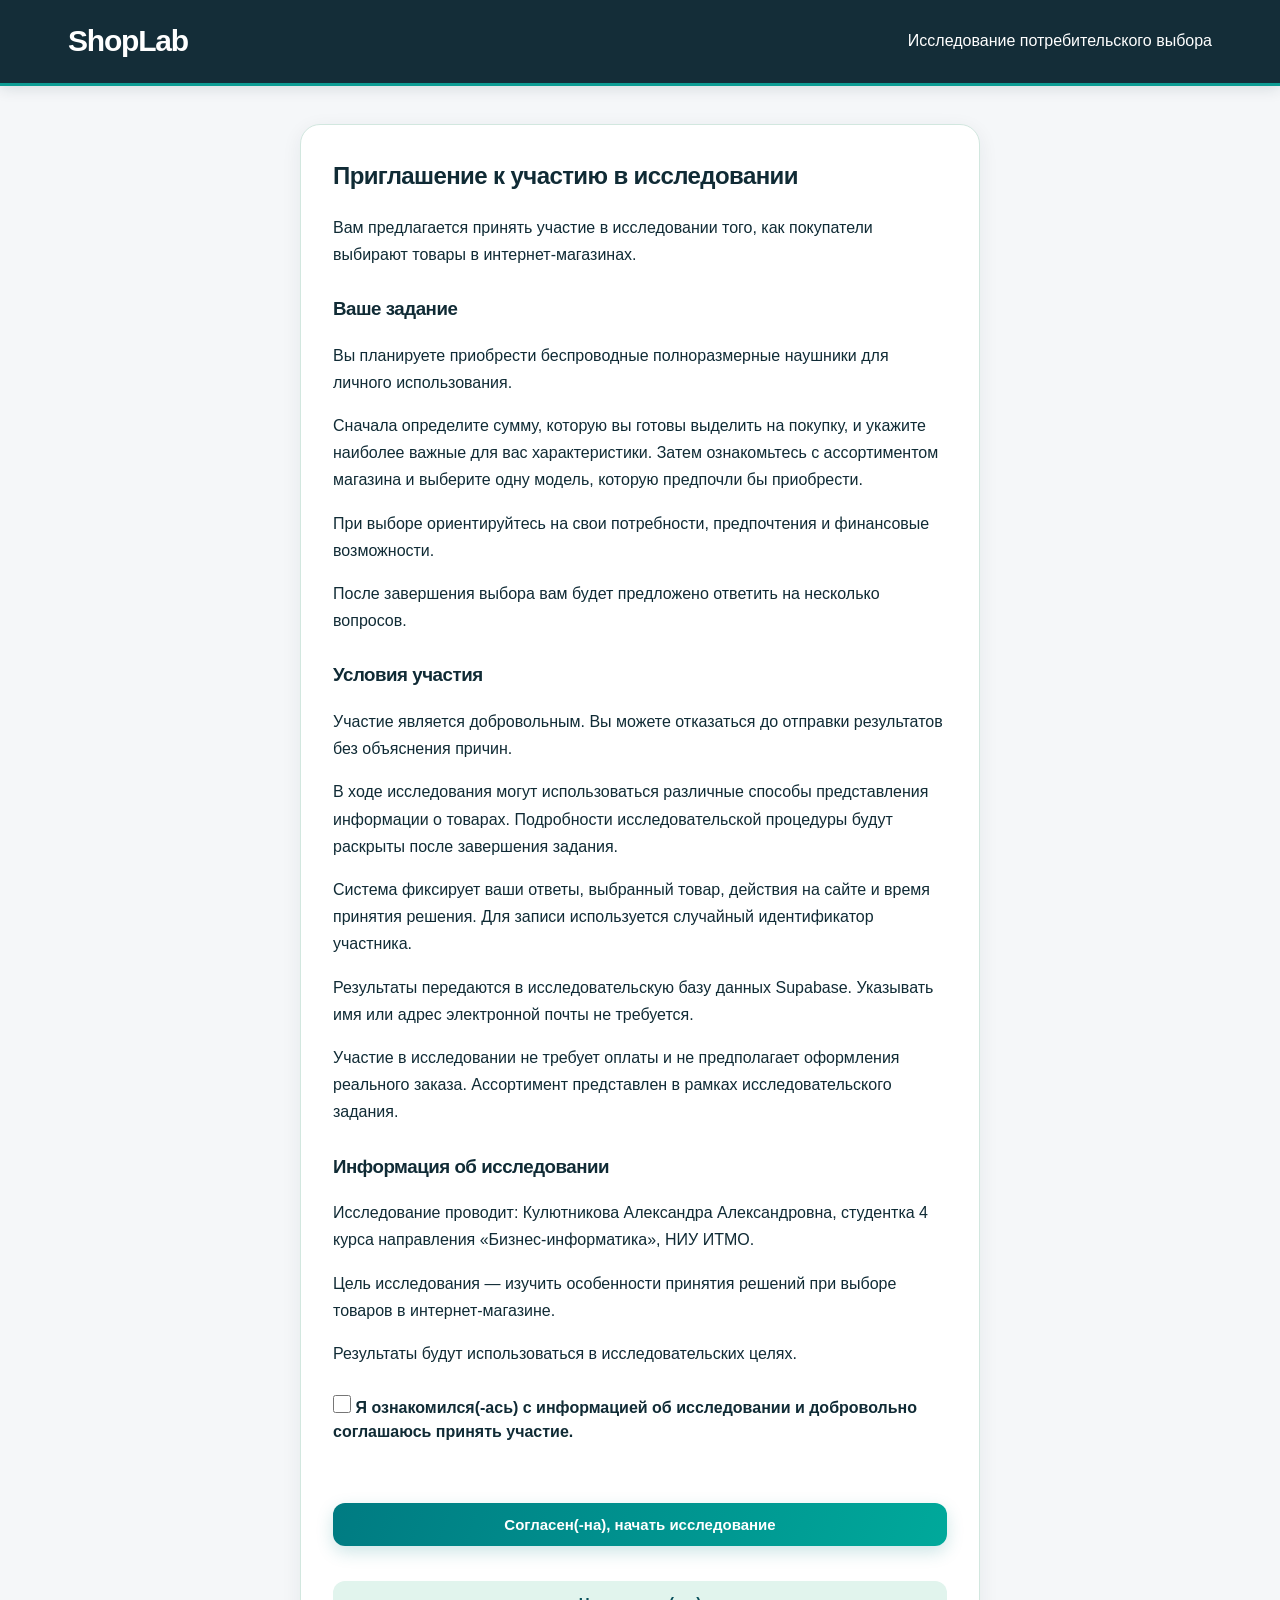
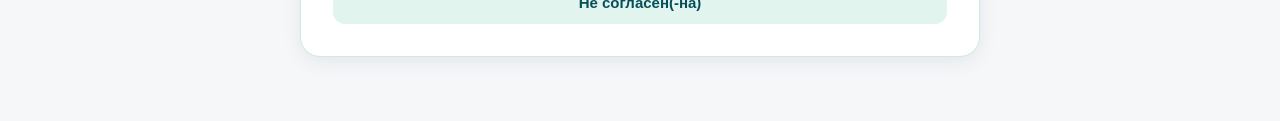
==== commit 0925a282: "Add files via upload" ====
--- a/cart.html
+++ b/cart.html
@@ -11,26 +11,39 @@
     <link rel="stylesheet" href="style.css">
 
     <script src="tracking.js" defer></script>
+    <script src="store-nav.js" defer></script>
     <script src="products.js" defer></script>
     <script src="pricing.js" defer></script>
     <script src="cart.js" defer></script>
 </head>
 
 <body>
-<header class="header">
-    <div class="header-inner">
-        <h1>ShopLab</h1>
-        <span>Экспериментальный магазин</span>
+<header class="header store-header">
+    <div class="header-inner store-header-main">
+        <a class="store-brand" href="catalog.html#store-top" aria-label="ShopLab — главная страница магазина">
+            <span class="store-brand-icon" aria-hidden="true">♫</span>
+            <span>ShopLab<small>аудиотехника</small></span>
+        </a>
+        <a href="cart.html" class="cart-link store-cart-link" aria-label="Открыть корзину">
+            <span aria-hidden="true">🛒</span> Корзина <span class="store-cart-count" id="cart-count">0</span>
+        </a>
     </div>
+    <nav class="store-nav" aria-label="Разделы магазина">
+        <div class="store-nav-inner">
+            <a href="catalog.html#store-top" class="store-nav-home">Главная</a>
+            <a href="catalog.html#products" class="store-nav-catalog">Каталог</a>
+            <a href="catalog.html#about-store" class="store-nav-about">О магазине</a>
+        </div>
+    </nav>
 </header>
 
 <main class="container">
+    <nav class="breadcrumbs" aria-label="Навигационная цепочка"><a href="catalog.html#store-top">Главная</a> / <a href="catalog.html#products">Каталог</a> / Корзина</nav>
     <section class="questionnaire">
         <h2>Ваша корзина</h2>
 
         <p class="subtitle">
-            Проверьте выбранный товар.
-            Это имитация покупки — оплата не требуется.
+            Сравните добавленные модели и подтвердите окончательный выбор.
         </p>
 
         <div id="cart-product"></div>
--- a/style.css
+++ b/style.css
@@ -253,3 +253,182 @@
     background: #ffe5d3;
     box-shadow: none;
 }
+
+/* ShopLab 3.1 — neutral retail polish shared across all conditions */
+body { background: #f5f7f9; }
+.header { background: #142d38; border-bottom: 3px solid #0e9d94; box-shadow: 0 3px 14px rgba(16,43,53,.12); }
+.header-inner { padding-top: 18px; padding-bottom: 18px; }
+.product-card { border-radius: 14px; border-width: 1px; box-shadow: 0 3px 16px rgba(16,43,53,.07); }
+.product-card:hover { box-shadow: 0 8px 25px rgba(16,43,53,.12); }
+.product-image { border-radius: 10px; border-color: #e7edf0; }
+.breadcrumbs { color: #667783; font-size: 13px; margin-bottom: 18px; }
+.questionnaire { box-shadow: 0 5px 20px rgba(16,43,53,.07); }
+.conditional-question { margin-top: 22px; padding: 16px 18px; border: 1px solid #dbe5e8; border-radius: 12px; background: #f8fafb; }
+.conditional-question.hidden, .conditional-question .hidden { display: none !important; }
+/* Experimentally highlighted product keeps its unique treatment. */
+
+/* ShopLab 3.2 — функциональная двухуровневая навигация магазина */
+.store-header { color: #fff; }
+.store-header .store-header-main { max-width: 1200px; padding-top: 14px; padding-bottom: 14px; }
+.store-brand { display: inline-flex; align-items: center; gap: 12px; color: #fff; text-decoration: none; font-size: 26px; font-weight: 850; letter-spacing: -.04em; line-height: 1.1; }
+.store-brand:hover { color: #fff; }
+.store-brand small { display: block; font-size: 11px; font-weight: 600; letter-spacing: .13em; color: #a9c5c9; margin-top: 4px; text-transform: uppercase; }
+.store-brand-icon { display: grid; place-items: center; width: 44px; height: 44px; background: #d8f56b; color: #16333b; border-radius: 13px; font-size: 28px; font-weight: 800; }
+.store-header .store-cart-link { display: inline-flex; align-items: center; gap: 9px; background: #244652; color: #fff; border: 1px solid #46606a; padding: 10px 14px; border-radius: 11px; text-decoration: none; font-weight: 700; }
+.store-header .store-cart-link:hover { background: #315562; }
+.store-cart-count { display: inline-flex; justify-content: center; align-items: center; min-width: 26px; height: 26px; padding: 0 6px; border-radius: 9px; background: #d8f56b; color: #16333b; font-size: 13px; }
+.store-nav { background: #193b47; border-top: 1px solid #365461; }
+.store-nav-inner { display: flex; align-items: center; gap: 6px; max-width: 1200px; margin: 0 auto; padding: 0 28px; }
+.store-header .store-nav a { display: inline-flex; align-items: center; padding: 13px 16px; color: #d8e6e8; font-size: 14px; font-weight: 650; text-decoration: none; border-bottom: 3px solid transparent; }
+.store-header .store-nav a:hover, .store-header .store-nav a:focus-visible { background: #244d58; color: #fff; }
+body:has(#products) .store-nav-catalog { border-bottom-color: #d8f56b !important; color: #fff !important; }
+body:has(#cart-product) .store-cart-link { border-color: #d8f56b; }
+.breadcrumbs a { color: #416c77; text-decoration: none; }
+.breadcrumbs a:hover { text-decoration: underline; }
+.store-about { margin: 44px 0 20px; padding: 22px 26px; border-radius: 14px; border: 1px solid #e3e9eb; background: #fff; }
+.store-about h2 { margin: 0 0 8px; font-size: 19px; }
+.store-about p { margin: 0; color: #566b73; line-height: 1.65; }
+#products, #store-top, #about-store { scroll-margin-top: 20px; }
+@media (max-width: 650px) {
+ .store-header .store-header-main { padding: 12px 16px; }
+ .store-brand { font-size: 22px; gap: 8px; }
+ .store-brand-icon { width: 38px; height: 38px; font-size: 24px; }
+ .store-header .store-cart-link { padding: 9px; font-size: 12px; gap: 5px; }
+ .store-nav-inner { padding: 0 10px; overflow-x: auto; }
+ .store-header .store-nav a { padding: 12px 10px; font-size: 13px; white-space: nowrap; }
+ .store-about { padding: 18px; }
+}
+
+/* ShopLab 3.3 — компактная информация над каталогом и три пункта меню */
+.store-about-compact {
+  display: flex;
+  align-items: center;
+  gap: 14px;
+  margin: 0 0 24px;
+  padding: 14px 18px;
+  border: 1px solid #cfe4de;
+  border-radius: 12px;
+  background: #eaf5f1;
+}
+.store-about-compact .store-about-icon {
+  display: grid;
+  place-items: center;
+  flex: 0 0 36px;
+  width: 36px;
+  height: 36px;
+  border-radius: 10px;
+  background: #d4e9df;
+  color: #126f67;
+  font-size: 23px;
+}
+.store-about-compact h2 { margin: 0 0 3px; font-size: 15px; }
+.store-about-compact p { margin: 0; font-size: 13px; line-height: 1.5; }
+body:has(#products) .store-nav-catalog { border-bottom-color: #d8f56b !important; color: #fff !important; }
+@media (max-width: 650px) {
+  .store-about-compact { gap: 10px; padding: 12px; margin-bottom: 20px; }
+  .store-about-compact .store-about-icon { width: 32px; height: 32px; flex-basis: 32px; }
+}
+
+/* ShopLab 3.4 — раскрывающиеся нейтральные отзывы */
+.product-reviews { margin: 12px 0 14px; }
+.product-reviews .reviews-toggle {
+  display: block; width: 100%; padding: 10px 12px;
+  background: #f1f6f5 !important; color: #205560 !important;
+  border: 1px solid #c8dcd8 !important; border-radius: 10px;
+  box-shadow: none !important; text-align: left; font-size: 13px;
+  font-weight: 700; cursor: pointer; transform: none !important;
+}
+.product-reviews .reviews-toggle:hover { background: #e5f0ed !important; }
+.product-reviews .reviews-list { margin-top: 9px; }
+.product-reviews .reviews-list[hidden] { display: none !important; }
+.product-reviews .review-entry {
+  margin: 0 0 8px; padding: 10px 12px; border-radius: 9px;
+  background: #f7f9f9; border-left: 2px solid #c4d8d4;
+  font-size: 12px; line-height: 1.55; color: #465b61;
+}
+
+/* ShopLab 3.5 — оформление имён и текстов экспериментальных отзывов */
+.product-reviews .review-entry {
+  padding: 13px 14px;
+  border: 1px solid #e2e9eb;
+  border-left: 1px solid #e2e9eb;
+  border-radius: 11px;
+  background: #fff;
+  box-shadow: 0 2px 6px rgba(19, 43, 56, .035);
+}
+.product-reviews .review-author {
+  font-size: 13px;
+  font-weight: 750;
+  color: #173842;
+  margin-bottom: 6px;
+  overflow-wrap: anywhere;
+}
+.product-reviews .review-text {
+  margin: 0;
+  font-size: 13px;
+  line-height: 1.55;
+  color: #465b61;
+}
+
+
+/* ShopLab 3.6 — оформление цен в корзине */
+.cart-item .cart-item-price {
+    grid-column: 3;
+    grid-row: 2;
+    display: flex;
+    flex-direction: column;
+    align-items: flex-start;
+    gap: 3px;
+    min-width: 0;
+}
+.cart-item-price-amount {
+    font-size: 23px;
+    line-height: 1.2;
+    font-weight: 800;
+    color: #173842;
+    white-space: nowrap;
+}
+.cart-item-price-caption {
+    color: var(--muted);
+    font-size: 12px;
+    line-height: 1.4;
+}
+#cart-price-details:empty { display: none; }
+#cart-price-details .cart-price-heading {
+    margin: 0 0 15px;
+    font-size: 18px;
+    font-weight: 750;
+    color: #173842;
+}
+#cart-price-details .cart-price-row {
+    display: flex;
+    align-items: baseline;
+    justify-content: space-between;
+    gap: 18px;
+    margin-bottom: 12px;
+    line-height: 1.5;
+    color: #526873;
+}
+#cart-price-details .cart-price-row strong {
+    color: #173842;
+    font-weight: 700;
+    white-space: nowrap;
+}
+#cart-price-details .cart-price-row-total {
+    border-top: 1px solid #c4dfd4;
+    margin: 17px 0 0;
+    padding-top: 16px;
+    color: #173842;
+    font-size: 18px;
+    font-weight: 750;
+}
+#cart-price-details .cart-price-row-total strong {
+    color: var(--teal-deep);
+    font-size: 26px;
+    font-weight: 850;
+}
+@media (max-width: 500px) {
+    .cart-item .cart-item-price { grid-column: 3; grid-row: 2; }
+    .cart-item-price-amount { font-size: 20px; }
+    #cart-price-details .cart-price-row-total strong { font-size: 23px; }
+}
